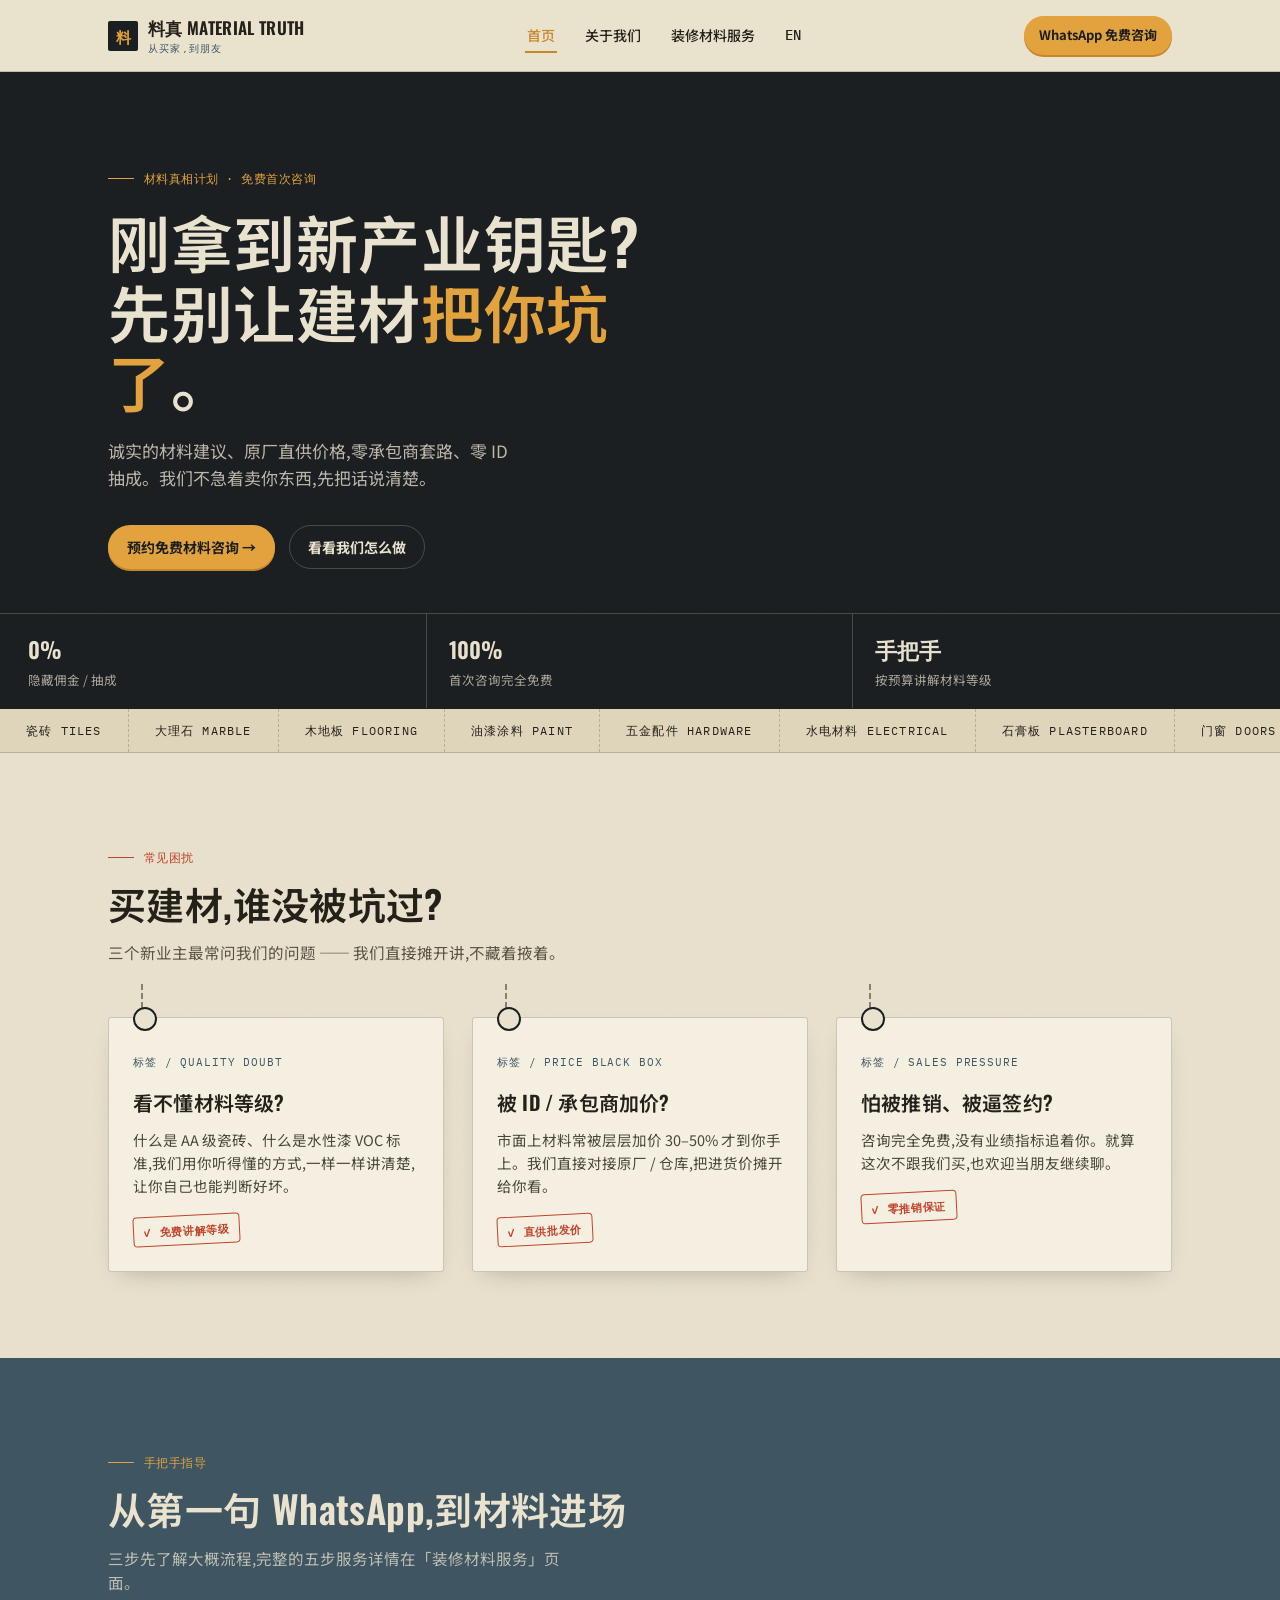
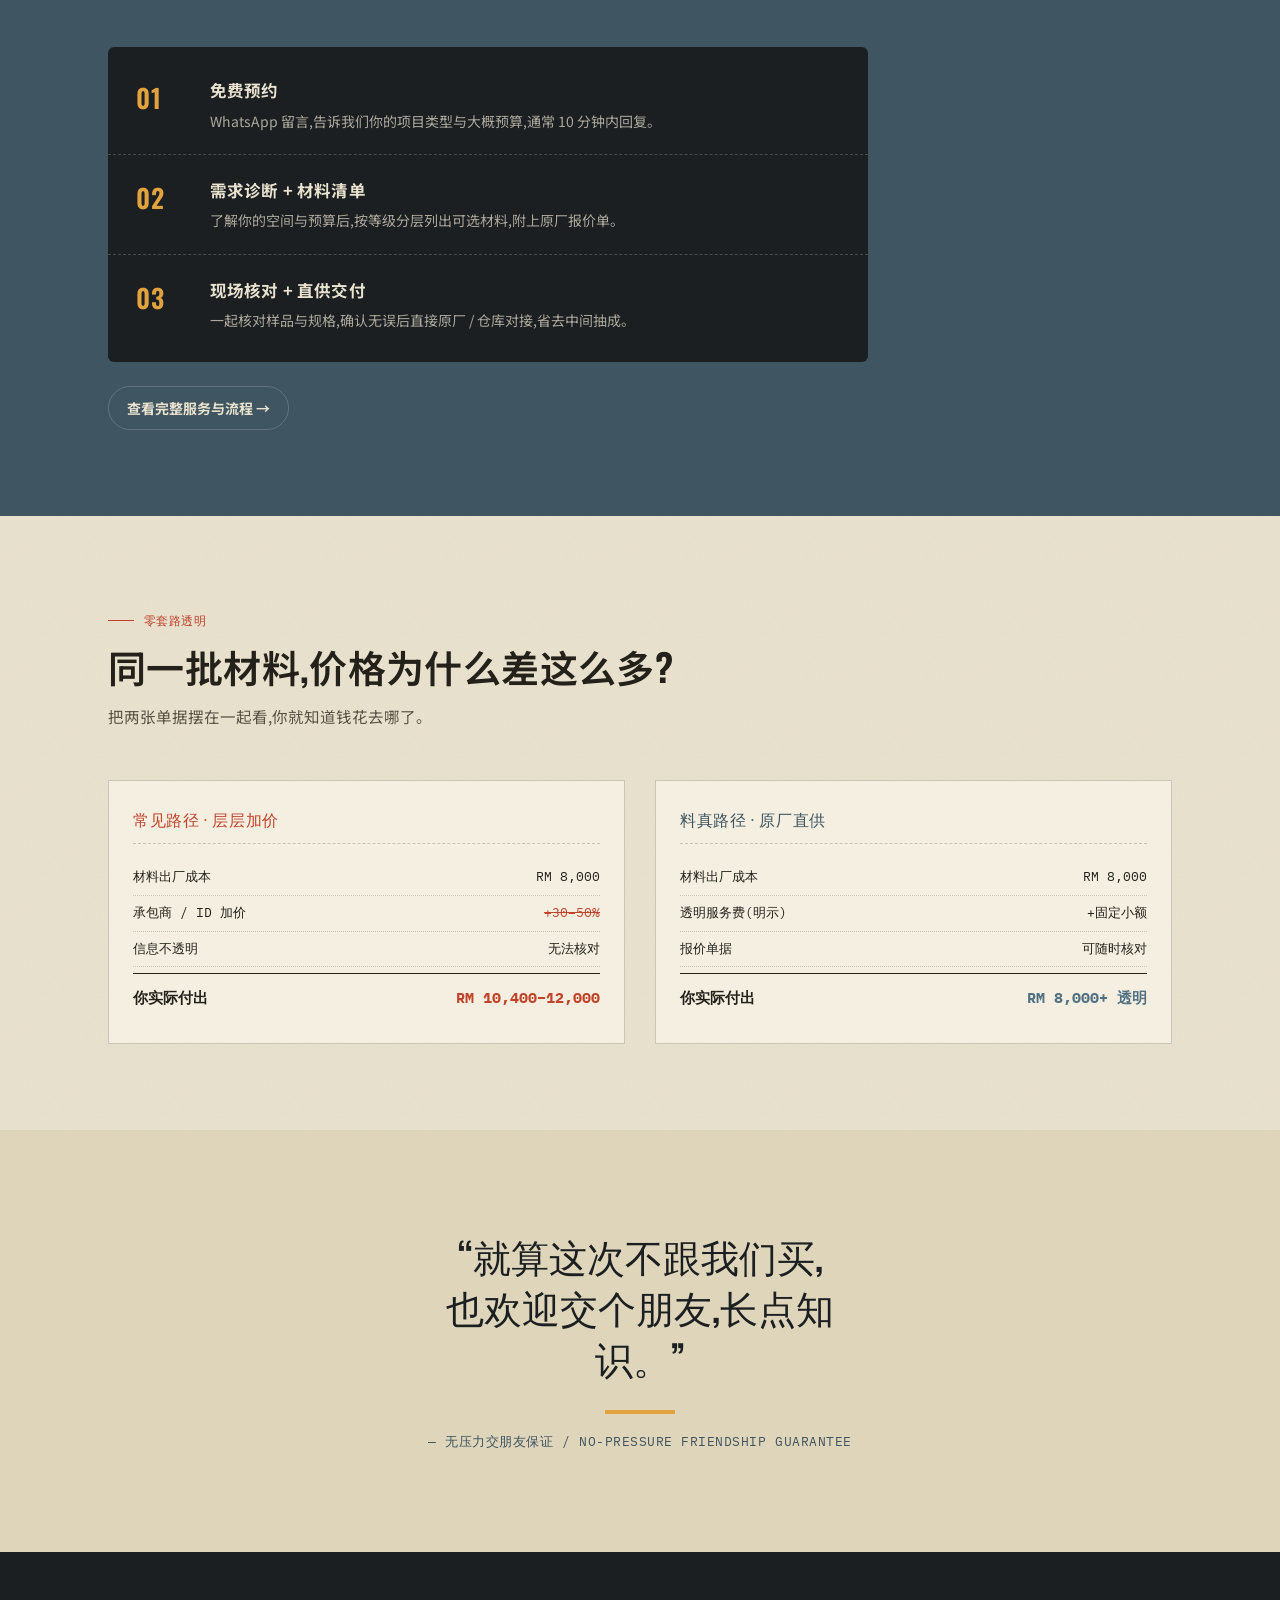
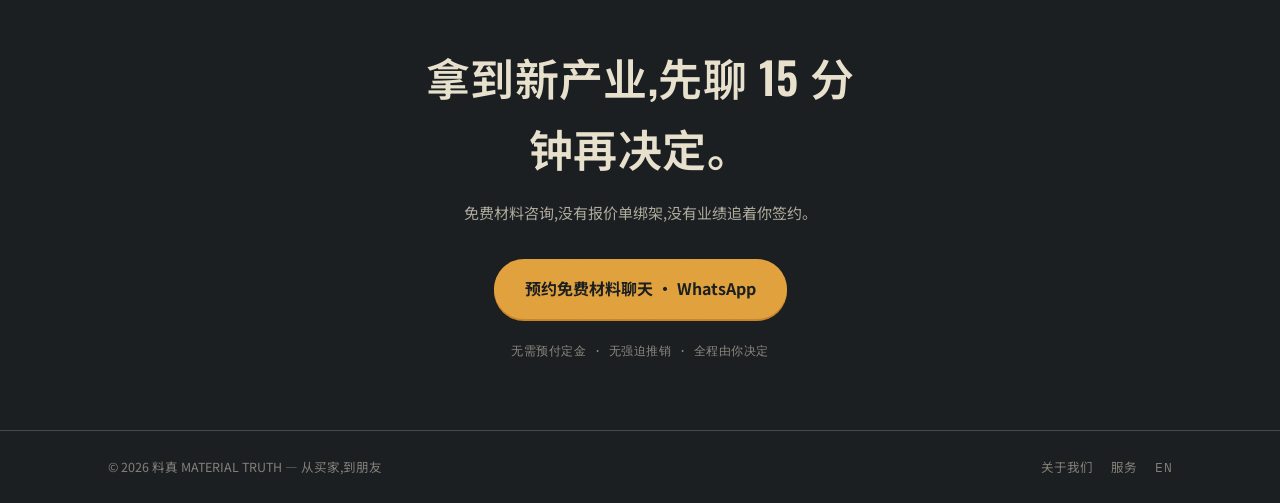
==== material-truth-site/index.html @ 9c5317a8 "Add files via upload" ====
<!DOCTYPE html>
<html lang="zh">
<head>
<meta charset="UTF-8">
<meta name="viewport" content="width=device-width, initial-scale=1.0">
<title>料真 MATERIAL TRUTH — 从买家,到朋友</title>
<link rel="preconnect" href="https://fonts.googleapis.com">
<link rel="preconnect" href="https://fonts.gstatic.com" crossorigin>
<link href="https://fonts.googleapis.com/css2?family=Oswald:wght@400;500;600;700&family=Noto+Sans+SC:wght@400;500;700;900&family=IBM+Plex+Mono:wght@400;500;600&display=swap" rel="stylesheet">
<link rel="stylesheet" href="style.css">
</head>
<body>

<header>
  <div class="nav">
    <a class="brand" href="index.html">
      <div class="brand-mark">料</div>
      <div>
        <div class="brand-name">料真 MATERIAL TRUTH</div>
        <div class="brand-sub mono">从买家,到朋友</div>
      </div>
    </a>
    <nav class="nav-links">
      <a href="index.html" class="active">首页</a>
      <a href="about.html">关于我们</a>
      <a href="services.html">装修材料服务</a>
      <a href="en/index.html" class="mono">EN</a>
    </nav>
    <a class="btn btn-amber btn-sm" href="https://wa.me/60123456789?text=你好,我想预约免费材料咨询" target="_blank" rel="noopener">WhatsApp 免费咨询</a>
  </div>
</header>

<section class="hero grain">
  <div class="wrap">
    <span class="eyebrow mono">材料真相计划 · 免费首次咨询</span>
    <h1>刚拿到新产业钥匙?<br>先别让建材<em>把你坑了</em>。</h1>
    <p class="lede">诚实的材料建议、原厂直供价格,零承包商套路、零 ID 抽成。我们不急着卖你东西,先把话说清楚。</p>
    <div class="hero-actions">
      <a class="btn btn-amber" href="https://wa.me/60123456789?text=你好,我想预约免费材料咨询" target="_blank" rel="noopener">预约免费材料咨询 →</a>
      <a class="btn btn-ghost" href="services.html">看看我们怎么做</a>
    </div>
  </div>
  <div class="stat-strip">
    <div class="stat wrap" style="max-width:none;margin:0;padding-left:28px;"><b>0%</b>隐藏佣金 / 抽成</div>
    <div class="stat"><b>100%</b>首次咨询完全免费</div>
    <div class="stat" style="border-right:none;"><b>手把手</b>按预算讲解材料等级</div>
  </div>
</section>

<div class="conveyor">
  <div class="conveyor-track mono">
    <span>瓷砖 TILES</span><span>大理石 MARBLE</span><span>木地板 FLOORING</span><span>油漆涂料 PAINT</span><span>五金配件 HARDWARE</span><span>水电材料 ELECTRICAL</span><span>石膏板 PLASTERBOARD</span><span>门窗 DOORS & WINDOWS</span>
    <span>瓷砖 TILES</span><span>大理石 MARBLE</span><span>木地板 FLOORING</span><span>油漆涂料 PAINT</span><span>五金配件 HARDWARE</span><span>水电材料 ELECTRICAL</span><span>石膏板 PLASTERBOARD</span><span>门窗 DOORS & WINDOWS</span>
  </div>
</div>

<section class="pain grain">
  <div class="wrap">
    <div class="section-head reveal">
      <span class="eyebrow mono">常见困扰</span>
      <h2>买建材,谁没被坑过?</h2>
      <p>三个新业主最常问我们的问题 —— 我们直接摊开讲,不藏着掖着。</p>
    </div>
    <div class="tags-grid">
      <div class="tag reveal">
        <span class="tag-label mono">标签 / QUALITY DOUBT</span>
        <h3>看不懂材料等级?</h3>
        <p>什么是 AA 级瓷砖、什么是水性漆 VOC 标准,我们用你听得懂的方式,一样一样讲清楚,让你自己也能判断好坏。</p>
        <span class="stamp">✓ 免费讲解等级</span>
      </div>
      <div class="tag reveal">
        <span class="tag-label mono">标签 / PRICE BLACK BOX</span>
        <h3>被 ID / 承包商加价?</h3>
        <p>市面上材料常被层层加价 30–50% 才到你手上。我们直接对接原厂 / 仓库,把进货价摊开给你看。</p>
        <span class="stamp">✓ 直供批发价</span>
      </div>
      <div class="tag reveal">
        <span class="tag-label mono">标签 / SALES PRESSURE</span>
        <h3>怕被推销、被逼签约?</h3>
        <p>咨询完全免费,没有业绩指标追着你。就算这次不跟我们买,也欢迎当朋友继续聊。</p>
        <span class="stamp">✓ 零推销保证</span>
      </div>
    </div>
  </div>
</section>

<section class="process">
  <div class="wrap">
    <div class="section-head on-dark reveal">
      <span class="eyebrow mono">手把手指导</span>
      <h2>从第一句 WhatsApp,到材料进场</h2>
      <p>三步先了解大概流程,完整的五步服务详情在「装修材料服务」页面。</p>
    </div>
    <div class="docket reveal">
      <div class="step">
        <div class="step-num mono">01</div>
        <div><h4>免费预约</h4><p>WhatsApp 留言,告诉我们你的项目类型与大概预算,通常 10 分钟内回复。</p></div>
      </div>
      <div class="step">
        <div class="step-num mono">02</div>
        <div><h4>需求诊断 + 材料清单</h4><p>了解你的空间与预算后,按等级分层列出可选材料,附上原厂报价单。</p></div>
      </div>
      <div class="step">
        <div class="step-num mono">03</div>
        <div><h4>现场核对 + 直供交付</h4><p>一起核对样品与规格,确认无误后直接原厂 / 仓库对接,省去中间抽成。</p></div>
      </div>
    </div>
    <div style="margin-top:24px;">
      <a class="btn btn-ghost reveal" style="border-color:var(--line-on-dark);color:var(--paper);" href="services.html">查看完整服务与流程 →</a>
    </div>
  </div>
</section>

<section class="compare grain">
  <div class="wrap">
    <div class="section-head reveal">
      <span class="eyebrow mono">零套路透明</span>
      <h2>同一批材料,价格为什么差这么多?</h2>
      <p>把两张单据摆在一起看,你就知道钱花去哪了。</p>
    </div>
    <div class="receipts">
      <div class="receipt bad reveal">
        <div class="receipt-title">常见路径 · 层层加价</div>
        <div class="rline"><span>材料出厂成本</span><span>RM 8,000</span></div>
        <div class="rline strike"><span>承包商 / ID 加价</span><span>+30–50%</span></div>
        <div class="rline"><span>信息不透明</span><span>无法核对</span></div>
        <div class="rline total bad"><span>你实际付出</span><span>RM 10,400–12,000</span></div>
      </div>
      <div class="receipt good reveal">
        <div class="receipt-title">料真路径 · 原厂直供</div>
        <div class="rline"><span>材料出厂成本</span><span>RM 8,000</span></div>
        <div class="rline"><span>透明服务费(明示)</span><span>+固定小额</span></div>
        <div class="rline"><span>报价单据</span><span>可随时核对</span></div>
        <div class="rline total good"><span>你实际付出</span><span>RM 8,000+ 透明</span></div>
      </div>
    </div>
  </div>
</section>

<section class="promise">
  <div class="wrap reveal">
    <blockquote>就算这次不跟我们买,也欢迎交个朋友,长点知识。</blockquote>
    <div class="underline"></div>
    <div class="cite mono">— 无压力交朋友保证 / NO-PRESSURE FRIENDSHIP GUARANTEE</div>
  </div>
</section>

<section class="cta grain">
  <div class="wrap reveal">
    <h2>拿到新产业,先聊 15 分钟再决定。</h2>
    <p>免费材料咨询,没有报价单绑架,没有业绩追着你签约。</p>
    <a class="btn btn-amber" href="https://wa.me/60123456789?text=你好,我想预约免费材料咨询" target="_blank" rel="noopener">预约免费材料聊天 · WhatsApp</a>
    <div class="fineprint">无需预付定金 · 无强迫推销 · 全程由你决定</div>
  </div>
</section>

<footer>
  <div class="wrap">
    <span>© 2026 料真 MATERIAL TRUTH — 从买家,到朋友</span>
    <div class="footer-links">
      <a href="about.html">关于我们</a>
      <a href="services.html">服务</a>
      <a href="en/index.html" class="mono">EN</a>
    </div>
  </div>
</footer>

<script>
  const els = document.querySelectorAll('.reveal');
  if('IntersectionObserver' in window){
    const io = new IntersectionObserver((entries)=>{entries.forEach(e=>{if(e.isIntersecting){e.target.classList.add('in');io.unobserve(e.target);}});},{threshold:.15});
    els.forEach(el=>io.observe(el));
  } else { els.forEach(el=>el.classList.add('in')); }
</script>
</body>
</html>
---- material-truth-site/style.css ----
:root{
  --ink:#1b1f22;
  --ink-soft:#262b2f;
  --paper:#e9e2ce;
  --paper-2:#ded5ba;
  --paper-3:#f4efe1;
  --steel:#3f5561;
  --steel-soft:#527183;
  --amber:#e2a33e;
  --amber-deep:#c9852a;
  --rust:#c1432a;
  --line: rgba(27,31,34,.2);
  --line-on-dark: rgba(233,226,206,.22);
  --ink-on-paper:#24211b;
  --radius: 3px;
}

*{box-sizing:border-box;}
html{scroll-behavior:smooth;}
body{
  margin:0;
  background:var(--paper);
  color:var(--ink-on-paper);
  font-family:'Noto Sans SC','Inter',sans-serif;
  line-height:1.6;
  -webkit-font-smoothing:antialiased;
}
img,svg{display:block;max-width:100%;}
a{color:inherit;}
h1,h2,h3,h4{
  font-family:'Oswald','Noto Sans SC',sans-serif;
  font-weight:600;
  margin:0;
  letter-spacing:.01em;
}
.mono{
  font-family:'IBM Plex Mono',ui-monospace,monospace;
  letter-spacing:.04em;
}
.wrap{
  max-width:1120px;
  margin:0 auto;
  padding:0 28px;
}
:focus-visible{outline:3px solid var(--amber-deep);outline-offset:3px;}

/* ---------- paper grain ---------- */
.grain{position:relative;}
.grain::before{
  content:"";
  position:absolute;inset:0;
  pointer-events:none;
  opacity:.05;
  background-image:url("data:image/svg+xml;utf8,<svg xmlns='http://www.w3.org/2000/svg' width='120' height='120'><filter id='n'><feTurbulence type='fractalNoise' baseFrequency='0.9' numOctaves='2' stitchTiles='stitch'/></filter><rect width='100%25' height='100%25' filter='url(%23n)'/></svg>");
  mix-blend-mode:multiply;
}

/* ---------- header ---------- */
header{
  position:sticky;top:0;z-index:50;
  background:rgba(233,226,206,.92);
  backdrop-filter:blur(6px);
  border-bottom:1px solid var(--line);
}
.nav{
  display:flex;align-items:center;justify-content:space-between;
  padding:14px 28px;
  max-width:1120px;margin:0 auto;
  gap:20px;
}
.brand{display:flex;align-items:center;gap:10px;text-decoration:none;}
.brand-mark{
  width:30px;height:30px;background:var(--ink);
  display:flex;align-items:center;justify-content:center;
  color:var(--amber);font-family:'Oswald',sans-serif;font-weight:700;font-size:15px;
  border-radius:2px;flex-shrink:0;
}
.brand-name{font-family:'Oswald',sans-serif;font-weight:600;font-size:17px;letter-spacing:.02em;color:var(--ink-on-paper);}
.brand-sub{font-size:10px;color:var(--steel);letter-spacing:.12em;}

.nav-links{
  display:flex;align-items:center;gap:26px;
  font-size:14px;font-weight:500;
  flex:1;justify-content:center;
}
.nav-links a{
  text-decoration:none;color:var(--ink-on-paper);
  position:relative;padding:4px 2px;
}
.nav-links a::after{
  content:"";position:absolute;left:0;right:100%;bottom:-2px;height:2px;
  background:var(--amber-deep);transition:right .2s ease;
}
.nav-links a:hover::after{right:0;}
.nav-links a.active{color:var(--amber-deep);}
.nav-links a.active::after{right:0;}

.btn{
  display:inline-flex;align-items:center;gap:8px;
  padding:10px 18px;
  border-radius:999px;
  font-weight:700;font-size:14px;
  text-decoration:none;
  border:1px solid transparent;
  cursor:pointer;
  transition:transform .15s ease, box-shadow .15s ease;
  white-space:nowrap;
}
.btn:hover{transform:translateY(-1px);}
.btn-amber{background:var(--amber);color:var(--ink);box-shadow:0 2px 0 var(--amber-deep);}
.btn-amber:hover{box-shadow:0 4px 0 var(--amber-deep);}
.btn-ghost{background:transparent;border-color:var(--ink);color:var(--ink);}
.btn-ghost:hover{background:var(--ink);color:var(--paper);}
.btn-sm{padding:8px 14px;font-size:13px;}

/* ---------- generic hero (subpages) ---------- */
.page-hero{
  background:var(--ink);
  color:var(--paper);
  padding:70px 0 56px;
  position:relative;
}
.eyebrow{
  display:inline-flex;align-items:center;gap:10px;
  font-size:12px;color:var(--amber);
  text-transform:uppercase;
  padding-bottom:18px;
}
.eyebrow::before{content:"";width:26px;height:1px;background:var(--amber);}
.page-hero h1{
  font-size:clamp(30px,5vw,48px);
  line-height:1.15;
  max-width:20ch;
}
.page-hero h1 em{font-style:normal;color:var(--amber);}
.page-hero p.lede{
  max-width:52ch;
  font-size:16px;
  color:rgba(233,226,206,.78);
  margin:18px 0 0;
}

/* ---------- big hero (home only) ---------- */
.hero{
  background:var(--ink);
  color:var(--paper);
  padding:88px 0 0;
  position:relative;
  overflow:hidden;
}
.hero .wrap{position:relative;z-index:2;}
.hero h1{
  font-size:clamp(34px,6vw,62px);
  line-height:1.12;
  max-width:16ch;
}
.hero h1 em{font-style:normal;color:var(--amber);}
.hero p.lede{
  max-width:46ch;
  font-size:17px;
  color:rgba(233,226,206,.78);
  margin:22px 0 34px;
}
.hero-actions{display:flex;flex-wrap:wrap;gap:14px;margin-bottom:44px;}
.hero .btn-ghost{border-color:var(--line-on-dark);color:var(--paper);}
.hero .btn-ghost:hover{background:var(--paper);color:var(--ink);}

.stat-strip{
  display:flex;flex-wrap:wrap;gap:0;
  border-top:1px solid var(--line-on-dark);
}
.stat{
  flex:1 1 200px;
  padding:18px 22px;
  border-right:1px solid var(--line-on-dark);
  font-size:12.5px;
  color:rgba(233,226,206,.7);
}
.stat b{
  display:block;
  font-family:'Oswald',sans-serif;
  font-size:22px;
  color:var(--paper);
  font-weight:600;
  margin-bottom:2px;
}

/* ---------- marquee conveyor ---------- */
.conveyor{
  background:var(--paper-2);
  border-bottom:1px solid var(--line);
  border-top:1px solid var(--ink);
  overflow:hidden;
  white-space:nowrap;
}
.conveyor-track{
  display:inline-flex;
  animation:scroll 32s linear infinite;
}
.conveyor-track span{
  display:inline-flex;align-items:center;gap:10px;
  font-family:'IBM Plex Mono',monospace;
  font-size:12px;letter-spacing:.1em;
  text-transform:uppercase;
  color:var(--ink-on-paper);
  padding:12px 26px;
  border-right:1px dashed var(--line);
}
@keyframes scroll{
  from{transform:translateX(0);}
  to{transform:translateX(-50%);}
}

/* ---------- section shell ---------- */
section{padding:86px 0;}
.section-head{
  max-width:640px;
  margin-bottom:52px;
}
.section-head .eyebrow{color:var(--rust);padding-bottom:14px;}
.section-head .eyebrow::before{background:var(--rust);}
.section-head h2{font-size:clamp(26px,3.6vw,38px);line-height:1.2;}
.section-head p{color:#5a5346;margin-top:14px;font-size:15.5px;max-width:52ch;}
.section-head.on-dark h2{color:var(--paper);}
.section-head.on-dark p{color:rgba(233,226,206,.75);}
.section-head.on-dark .eyebrow{color:var(--amber);}
.section-head.on-dark .eyebrow::before{background:var(--amber);}

/* ---------- pain point / info hangtags ---------- */
.tags-grid{
  display:grid;
  grid-template-columns:repeat(3,1fr);
  gap:36px 28px;
}
.tags-grid.cols-2{grid-template-columns:repeat(2,1fr);}
.tag{
  position:relative;
  background:var(--paper-3);
  border:1px solid var(--line);
  border-radius:var(--radius);
  padding:30px 24px 26px;
  box-shadow:0 10px 24px -14px rgba(27,31,34,.35);
  transition:transform .2s ease;
}
.tag:nth-child(3n+1){transform:rotate(-1.4deg);}
.tag:nth-child(3n+2){transform:rotate(0.6deg);}
.tag:nth-child(3n+3){transform:rotate(-0.4deg);}
.tag:hover{transform:translateY(-4px) rotate(0deg);}
.tag::before{
  content:"";
  position:absolute;top:-11px;left:24px;
  width:20px;height:20px;
  background:var(--paper);
  border:2px solid var(--ink);
  border-radius:50%;
}
.tag::after{
  content:"";
  position:absolute;top:-34px;left:32px;
  width:1px;height:24px;
  border-left:2px dashed var(--ink-on-paper);
  opacity:.5;
}
.tag-label{
  font-family:'IBM Plex Mono',monospace;
  font-size:11px;letter-spacing:.08em;
  color:var(--steel);
  text-transform:uppercase;
  display:block;margin-bottom:14px;
  padding-top:6px;
}
.tag h3{font-size:20px;margin-bottom:10px;}
.tag p{font-size:14.5px;color:#4a4638;margin:0 0 18px;}
.stamp{
  display:inline-flex;align-items:center;gap:6px;
  font-family:'IBM Plex Mono',monospace;
  font-size:11px;font-weight:600;letter-spacing:.06em;
  color:var(--rust);
  border:1.5px solid var(--rust);
  border-radius:4px;
  padding:5px 10px;
  transform:rotate(-3deg);
}

/* ---------- process docket (steel band) ---------- */
.process{background:var(--steel);color:var(--paper);}
.docket{
  background:var(--ink);
  border-radius:6px;
  padding:8px 0;
  max-width:760px;
}
.step{
  display:grid;
  grid-template-columns:56px 1fr;
  gap:18px;
  padding:22px 28px;
  border-bottom:1px dashed var(--line-on-dark);
  align-items:start;
}
.step:last-child{border-bottom:none;}
.step-num{font-family:'Oswald',sans-serif;font-size:26px;color:var(--amber);font-weight:600;}
.step h4{font-family:'Noto Sans SC',sans-serif;font-weight:700;font-size:16.5px;margin-bottom:6px;color:var(--paper);}
.step p{margin:0;font-size:14px;color:rgba(233,226,206,.7);}

/* ---------- price comparison receipts ---------- */
.receipts{display:grid;grid-template-columns:1fr 1fr;gap:30px;}
.receipt{
  background:var(--paper-3);
  border:1px solid var(--line);
  padding:26px 24px;
  position:relative;
  font-family:'IBM Plex Mono',monospace;
}
.receipt::after{
  content:"";
  position:absolute;left:0;right:0;bottom:-9px;height:18px;
  background:
    radial-gradient(circle at 10px 0, transparent 9px, var(--paper-3) 9.5px) 0 -9px / 20px 18px repeat-x;
}
.receipt-title{
  font-family:'Oswald',sans-serif;
  font-size:16px;text-transform:uppercase;letter-spacing:.04em;
  margin-bottom:16px;padding-bottom:10px;
  border-bottom:1px dashed var(--line);
}
.receipt.bad .receipt-title{color:var(--rust);}
.receipt.good .receipt-title{color:var(--steel);}
.rline{display:flex;justify-content:space-between;font-size:13px;padding:7px 0;border-bottom:1px dotted var(--line);}
.rline.strike span:last-child{text-decoration:line-through;color:var(--rust);}
.rline.total{font-weight:700;font-size:14.5px;border-bottom:none;border-top:1px solid var(--ink-on-paper);margin-top:6px;padding-top:12px;}
.rline.total.bad span:last-child{color:var(--rust);}
.rline.total.good span:last-child{color:var(--steel-soft);}

/* ---------- friendship guarantee / quote ---------- */
.promise{background:var(--paper-2);text-align:center;padding:100px 0;}
.promise blockquote{
  margin:0 auto;max-width:20ch;
  font-family:'Oswald',sans-serif;
  font-size:clamp(24px,4vw,38px);
  font-weight:500;line-height:1.35;color:var(--ink);
}
.promise blockquote::before{content:"“";}
.promise blockquote::after{content:"”";}
.promise .underline{width:70px;height:4px;background:var(--amber);margin:26px auto 0;}
.promise .cite{margin-top:18px;font-size:13px;color:var(--steel);font-family:'IBM Plex Mono',monospace;}

/* ---------- final CTA ---------- */
.cta{background:var(--ink);color:var(--paper);text-align:center;padding:90px 0 70px;}
.cta h2{font-size:clamp(28px,4.5vw,44px);max-width:18ch;margin:0 auto 18px;}
.cta p{color:rgba(233,226,206,.72);margin-bottom:34px;font-size:15px;}
.cta .btn{font-size:16px;padding:16px 30px;}
.cta .fineprint{margin-top:22px;font-size:12px;color:rgba(233,226,206,.55);font-family:'IBM Plex Mono',monospace;letter-spacing:.04em;}

footer{
  background:var(--ink);
  border-top:1px solid var(--line-on-dark);
  padding:26px 0;
  color:rgba(233,226,206,.5);
  font-size:12.5px;
}
footer .wrap{display:flex;justify-content:space-between;flex-wrap:wrap;gap:10px;}
footer a{text-decoration:none;}
footer a:hover{color:var(--amber);}
.footer-links{display:flex;gap:18px;}

/* ---------- reveal ---------- */
.reveal{opacity:0;transform:translateY(16px);transition:opacity .6s ease, transform .6s ease;}
.reveal.in{opacity:1;transform:none;}

/* ================= ABOUT PAGE ================= */
.origin{
  display:grid;
  grid-template-columns:1fr 1fr;
  gap:56px;
  align-items:start;
}
.origin-copy p{font-size:15.5px;color:#4a4638;margin:0 0 16px;}
.origin-figure{
  background:var(--paper-3);
  border:1px solid var(--line);
  padding:26px;
  position:relative;
}
.origin-figure .figure-label{
  font-family:'IBM Plex Mono',monospace;font-size:11px;letter-spacing:.08em;
  color:var(--steel);text-transform:uppercase;margin-bottom:16px;display:block;
}
.origin-figure ul{margin:0;padding:0;list-style:none;}
.origin-figure li{
  display:flex;justify-content:space-between;
  font-size:13.5px;padding:10px 0;border-bottom:1px dotted var(--line);
}
.origin-figure li b{font-family:'Oswald',sans-serif;font-weight:600;color:var(--ink-on-paper);}

.value-grid{display:grid;grid-template-columns:repeat(4,1fr);gap:22px;}
.value-card{
  background:var(--paper-3);border:1px solid var(--line);
  padding:24px 20px;border-radius:var(--radius);
}
.value-card .value-mark{
  width:34px;height:34px;border:2px solid var(--ink);border-radius:50%;
  display:flex;align-items:center;justify-content:center;
  font-family:'Oswald',sans-serif;font-weight:600;font-size:14px;
  margin-bottom:16px;color:var(--ink);
}
.value-card h4{font-size:15.5px;margin-bottom:8px;}
.value-card p{font-size:13.5px;color:#5a5346;margin:0;}

.team-grid{display:grid;grid-template-columns:repeat(3,1fr);gap:26px;}
.team-card{
  background:var(--paper-3);border:1px solid var(--line);
  padding:0;overflow:hidden;border-radius:var(--radius);
}
.team-avatar{
  height:120px;background:var(--ink);
  display:flex;align-items:center;justify-content:center;
  font-family:'Oswald',sans-serif;font-size:34px;font-weight:600;color:var(--amber);
  letter-spacing:.05em;
}
.team-body{padding:20px 20px 22px;}
.team-body h4{font-size:16px;margin-bottom:2px;}
.team-role{font-family:'IBM Plex Mono',monospace;font-size:11px;color:var(--steel);text-transform:uppercase;letter-spacing:.06em;display:block;margin-bottom:12px;}
.team-body p{font-size:13.5px;color:#5a5346;margin:0;}

.compare-table{width:100%;border-collapse:collapse;background:var(--paper-3);border:1px solid var(--line);}
.compare-table th,.compare-table td{
  padding:16px 20px;text-align:left;font-size:14px;
  border-bottom:1px solid var(--line);
}
.compare-table thead th{
  font-family:'Oswald',sans-serif;font-size:14px;text-transform:uppercase;letter-spacing:.03em;
  background:var(--ink);color:var(--paper);border-bottom:none;
}
.compare-table thead th:first-child{color:rgba(233,226,206,.6);font-weight:400;}
.compare-table thead th.us{color:var(--amber);}
.compare-table tbody td:first-child{color:#5a5346;font-family:'IBM Plex Mono',monospace;font-size:12.5px;}
.compare-table tbody td.no{color:var(--rust);}
.compare-table tbody td.yes{color:var(--steel-soft);font-weight:600;}
.compare-table tbody tr:last-child td{border-bottom:none;}

/* ================= SERVICES PAGE ================= */
.service-grid{display:grid;grid-template-columns:repeat(3,1fr);gap:24px;}
.service-card{
  background:var(--paper-3);border:1px solid var(--line);border-radius:var(--radius);
  padding:26px 22px;position:relative;
}
.service-code{
  font-family:'IBM Plex Mono',monospace;font-size:11px;color:var(--steel);
  letter-spacing:.08em;display:block;margin-bottom:14px;
}
.service-card h4{font-size:17px;margin-bottom:10px;}
.service-card p{font-size:14px;color:#4a4638;margin:0;}

.audience-tabs{display:grid;grid-template-columns:repeat(3,1fr);gap:24px;}
.audience-card{
  background:var(--ink);color:var(--paper);border-radius:var(--radius);
  padding:28px 24px;
}
.audience-card .aud-label{font-family:'IBM Plex Mono',monospace;font-size:11px;color:var(--amber);letter-spacing:.08em;text-transform:uppercase;display:block;margin-bottom:12px;}
.audience-card h4{font-size:19px;margin-bottom:12px;color:var(--paper);}
.audience-card ul{margin:0;padding:0;list-style:none;}
.audience-card li{
  font-size:13.5px;color:rgba(233,226,206,.75);
  padding:8px 0;border-bottom:1px dashed var(--line-on-dark);
}
.audience-card li:last-child{border-bottom:none;}
.audience-card li::before{content:"— ";color:var(--amber);}

.pricing-note{
  background:var(--paper-3);border:1px dashed var(--line);
  padding:24px 26px;display:flex;gap:20px;align-items:flex-start;
}
.pricing-note .tagchip{
  flex-shrink:0;width:64px;height:64px;border-radius:50%;
  border:2px solid var(--amber-deep);color:var(--amber-deep);
  display:flex;align-items:center;justify-content:center;
  font-family:'IBM Plex Mono',monospace;font-size:11px;font-weight:600;text-align:center;line-height:1.2;
  transform:rotate(-6deg);
}
.pricing-note p{margin:0;font-size:14.5px;color:#4a4638;}
.pricing-note p b{color:var(--ink-on-paper);}

@media (max-width:900px){
  .origin{grid-template-columns:1fr;}
  .value-grid{grid-template-columns:repeat(2,1fr);}
  .team-grid,.service-grid,.audience-tabs{grid-template-columns:1fr;}
  .compare-table{font-size:13px;}
}
@media (max-width:860px){
  .tags-grid,.tags-grid.cols-2,.receipts{grid-template-columns:1fr;}
  .stat{flex:1 1 45%;}
  .nav-links{display:none;}
}
@media (max-width:560px){
  .wrap{padding:0 18px;}
  .brand-sub{display:none;}
  .compare-table{display:block;overflow-x:auto;white-space:nowrap;}
}
@media (prefers-reduced-motion: reduce){
  .conveyor-track{animation:none;}
  .reveal{opacity:1;transform:none;transition:none;}
}
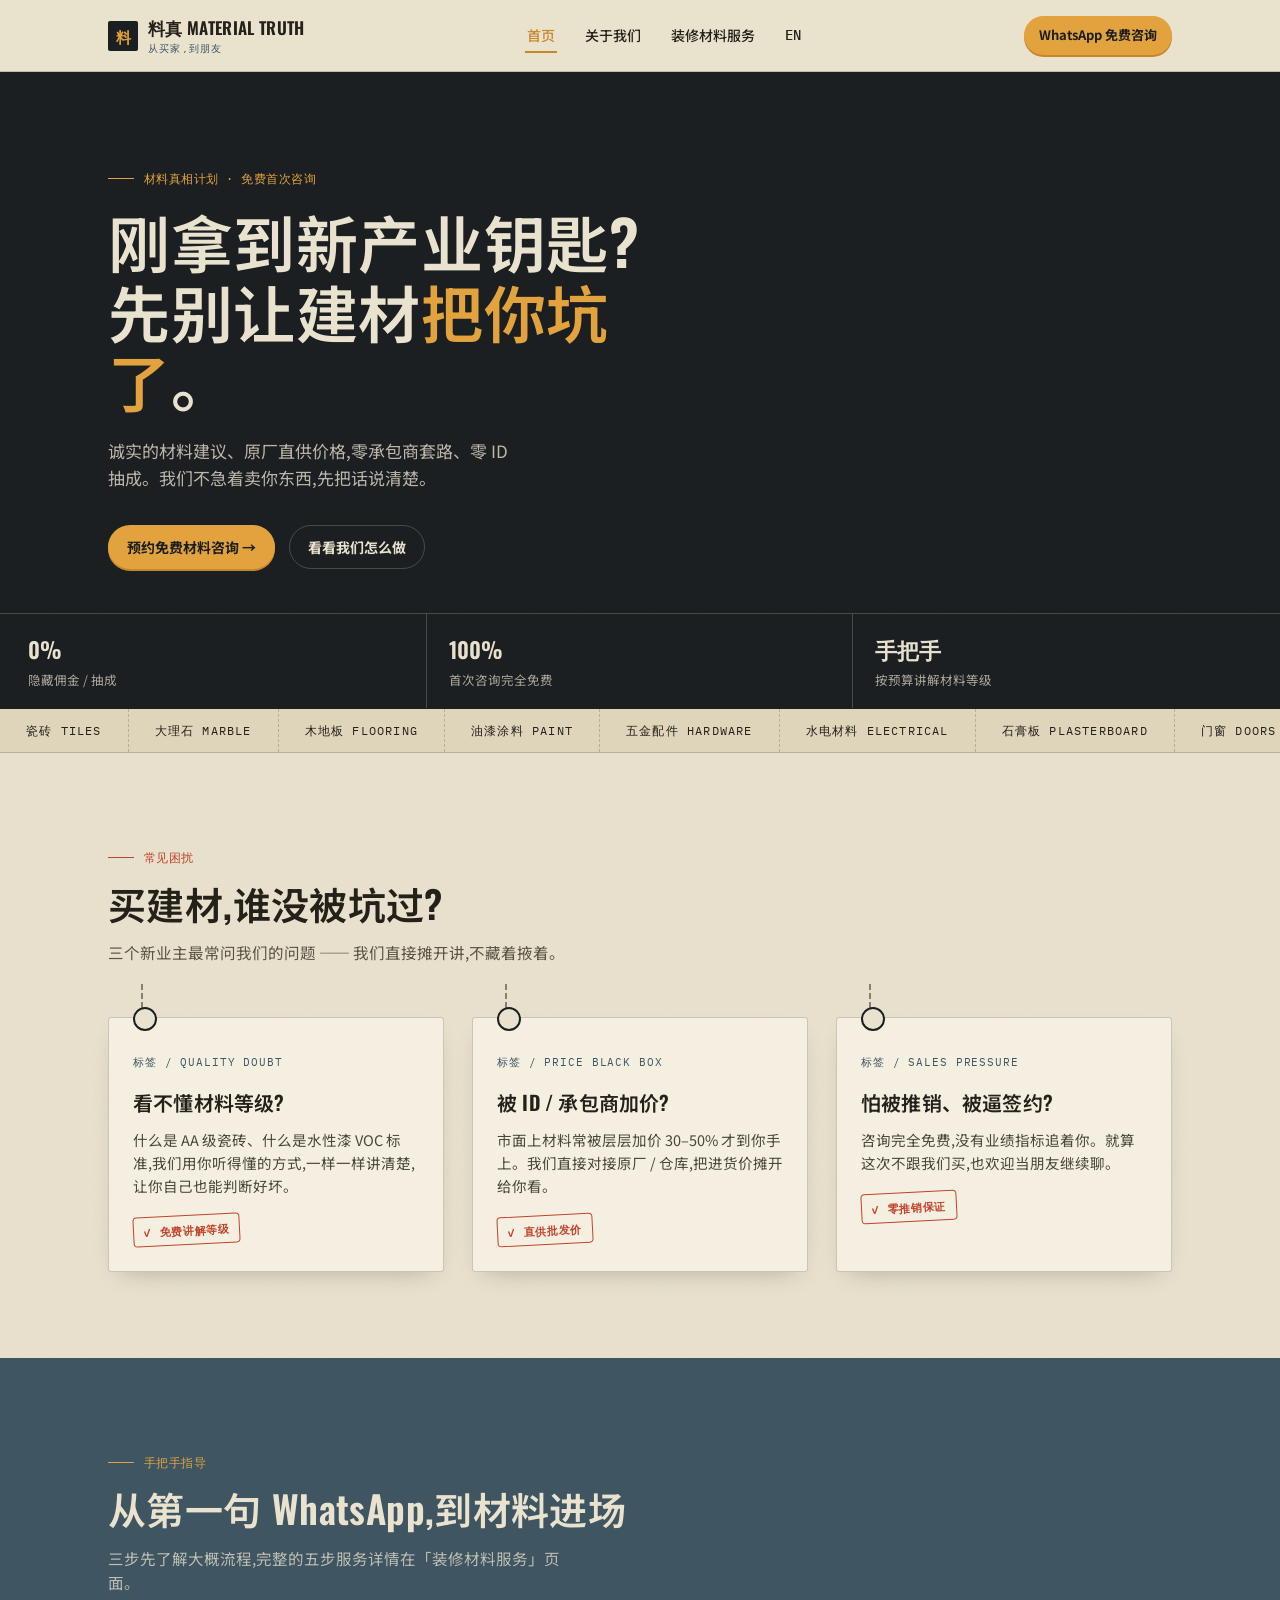
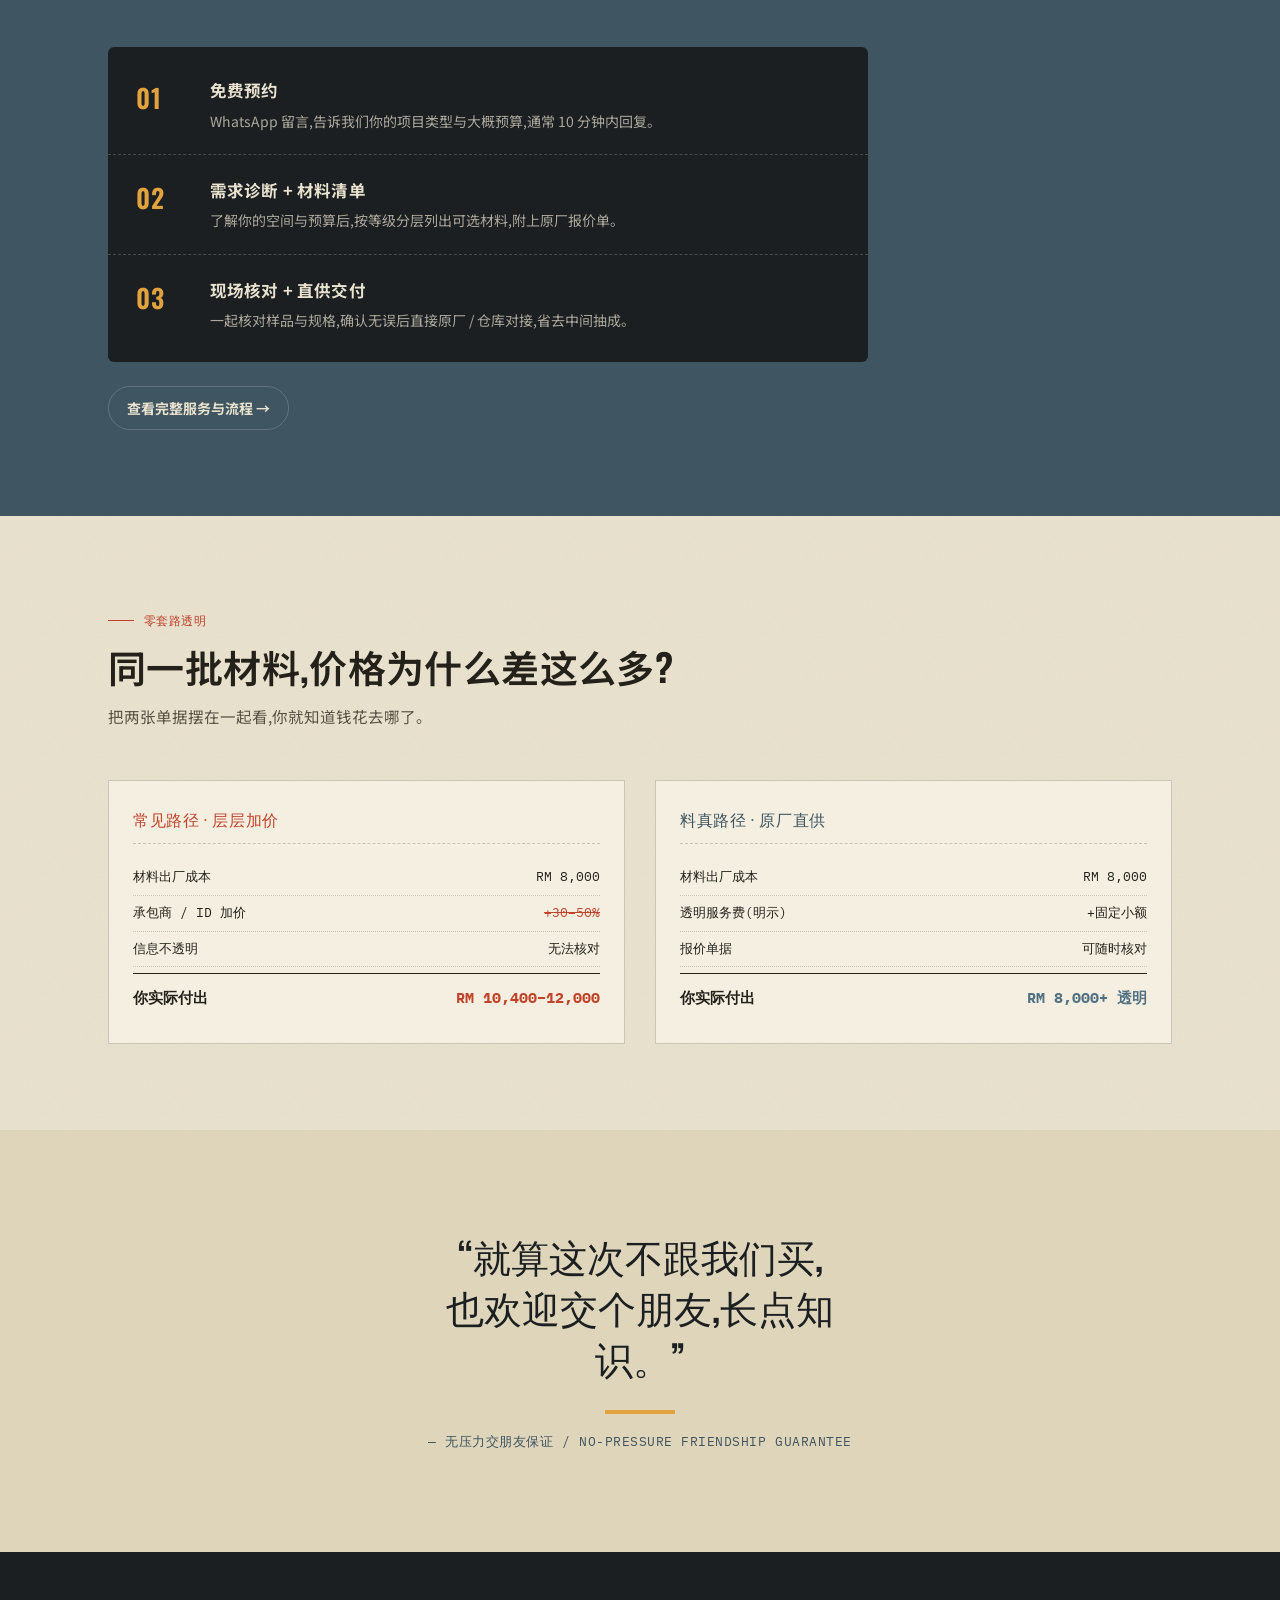
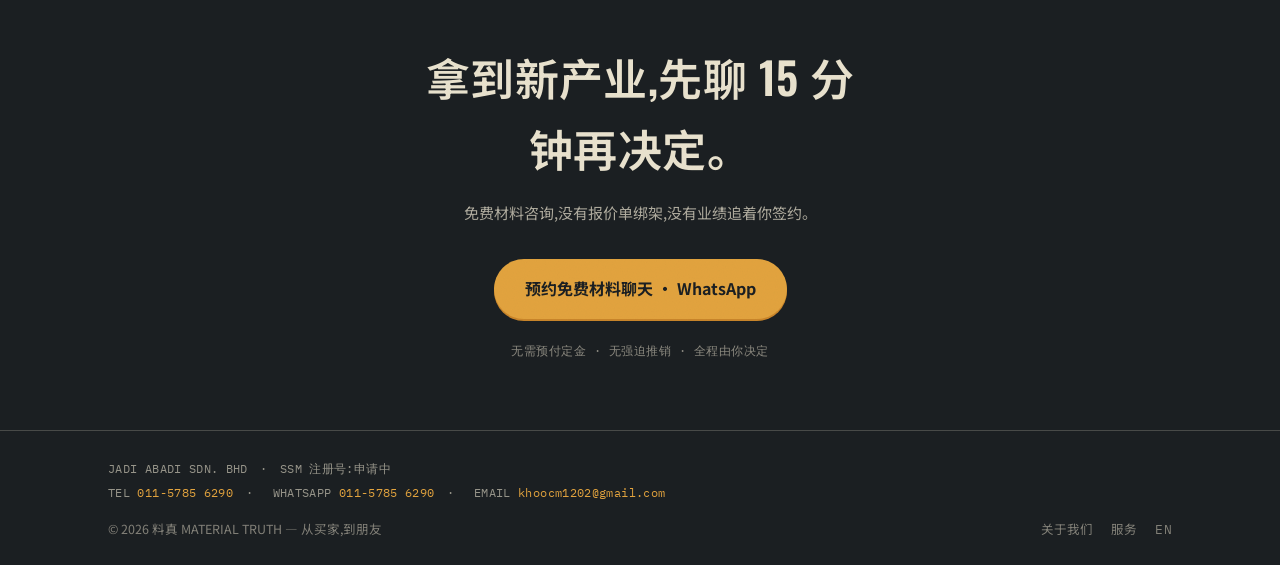
==== commit 111c93f5: "Add files via upload" ====
--- a/material-truth-site/index.html
+++ b/material-truth-site/index.html
@@ -26,7 +26,7 @@
       <a href="services.html">装修材料服务</a>
       <a href="en/index.html" class="mono">EN</a>
     </nav>
-    <a class="btn btn-amber btn-sm" href="https://wa.me/60123456789?text=你好,我想预约免费材料咨询" target="_blank" rel="noopener">WhatsApp 免费咨询</a>
+    <a class="btn btn-amber btn-sm" href="https://wa.me/601157856290?text=你好,我想预约免费材料咨询" target="_blank" rel="noopener">WhatsApp 免费咨询</a>
   </div>
 </header>
 
@@ -36,7 +36,7 @@
     <h1>刚拿到新产业钥匙?<br>先别让建材<em>把你坑了</em>。</h1>
     <p class="lede">诚实的材料建议、原厂直供价格,零承包商套路、零 ID 抽成。我们不急着卖你东西,先把话说清楚。</p>
     <div class="hero-actions">
-      <a class="btn btn-amber" href="https://wa.me/60123456789?text=你好,我想预约免费材料咨询" target="_blank" rel="noopener">预约免费材料咨询 →</a>
+      <a class="btn btn-amber" href="https://wa.me/601157856290?text=你好,我想预约免费材料咨询" target="_blank" rel="noopener">预约免费材料咨询 →</a>
       <a class="btn btn-ghost" href="services.html">看看我们怎么做</a>
     </div>
   </div>
@@ -149,18 +149,26 @@
   <div class="wrap reveal">
     <h2>拿到新产业,先聊 15 分钟再决定。</h2>
     <p>免费材料咨询,没有报价单绑架,没有业绩追着你签约。</p>
-    <a class="btn btn-amber" href="https://wa.me/60123456789?text=你好,我想预约免费材料咨询" target="_blank" rel="noopener">预约免费材料聊天 · WhatsApp</a>
+    <a class="btn btn-amber" href="https://wa.me/601157856290?text=你好,我想预约免费材料咨询" target="_blank" rel="noopener">预约免费材料聊天 · WhatsApp</a>
     <div class="fineprint">无需预付定金 · 无强迫推销 · 全程由你决定</div>
   </div>
 </section>
 
 <footer>
   <div class="wrap">
+    <div class="mono" style="font-size:12px;line-height:2;color:rgba(233,226,206,.6);letter-spacing:.03em;margin-bottom:14px;">
+      JADI ABADI SDN. BHD　·　SSM 注册号:申请中<br>
+      TEL <a href="tel:+601157856290" style="color:var(--amber);">011-5785 6290</a>　·　
+      WHATSAPP <a href="https://wa.me/601157856290" target="_blank" rel="noopener" style="color:var(--amber);">011-5785 6290</a>　·　
+      EMAIL <a href="mailto:khoocm1202@gmail.com" style="color:var(--amber);">khoocm1202@gmail.com</a>
+    </div>
+    <div class="footer-bottom">
     <span>© 2026 料真 MATERIAL TRUTH — 从买家,到朋友</span>
     <div class="footer-links">
       <a href="about.html">关于我们</a>
       <a href="services.html">服务</a>
       <a href="en/index.html" class="mono">EN</a>
+    </div>
     </div>
   </div>
 </footer>
--- a/material-truth-site/style.css
+++ b/material-truth-site/style.css
@@ -359,7 +359,8 @@
   color:rgba(233,226,206,.5);
   font-size:12.5px;
 }
-footer .wrap{display:flex;justify-content:space-between;flex-wrap:wrap;gap:10px;}
+footer .wrap{display:block;}
+.footer-bottom{display:flex;justify-content:space-between;flex-wrap:wrap;gap:10px;}
 footer a{text-decoration:none;}
 footer a:hover{color:var(--amber);}
 .footer-links{display:flex;gap:18px;}
